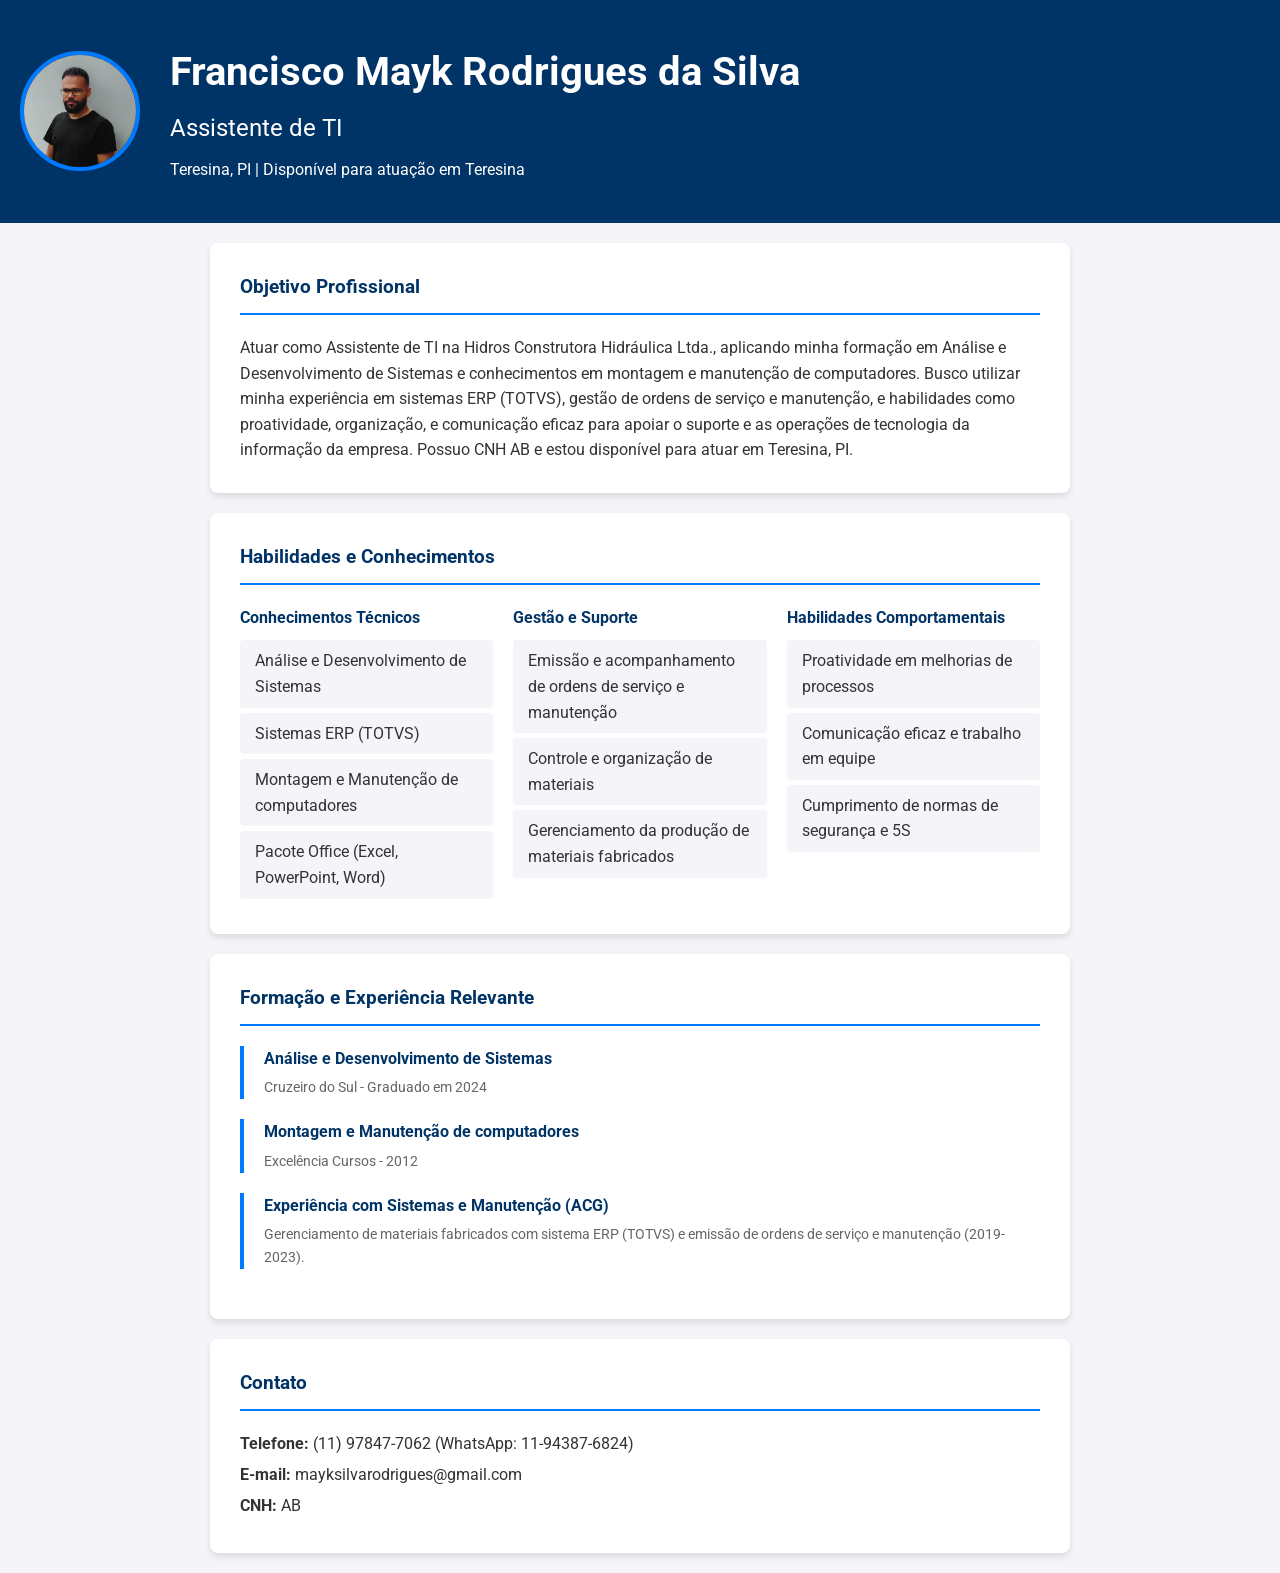
==== index.html @ f163e1ff "alteração no objetivo profissional" ====
<!DOCTYPE html>
<html lang="pt-BR">
<head>
    <meta charset="UTF-8">
    <meta name="viewport" content="width=device-width, initial-scale=1.0">
    <title>Portfólio - Francisco Mayk Rodrigues da Silva</title>
    <link rel="stylesheet" href="../CSS/styles.css">
    <link href="https://fonts.googleapis.com/css2?family=Roboto:wght@400;700&display=swap" rel="stylesheet">
</head>
<body>

   <header class="header">
    <div class="profile-photo">
        <img src="../img/perfil.png" alt="Foto de Perfil">
    </div>
    <div class="header-info">
        <h1>Francisco Mayk Rodrigues da Silva</h1>
        <h2>Assistente de TI</h2>
        <p>Teresina, PI | Disponível para atuação em Teresina</p>
    </div>
</header>

<main class="container">
    <section class="section">
        <h3>Objetivo Profissional</h3>
        <p>Atuar como Assistente de TI na Hidros Construtora Hidráulica Ltda., aplicando minha formação em Análise e Desenvolvimento de Sistemas e conhecimentos em montagem e manutenção de computadores. Busco utilizar minha experiência em sistemas ERP (TOTVS), gestão de ordens de serviço e manutenção, e habilidades como proatividade, organização, e comunicação eficaz para apoiar o suporte e as operações de tecnologia da informação da empresa. Possuo CNH AB e estou disponível para atuar em Teresina, PI.</p>
    </section>

    <section class="section">
        <h3>Habilidades e Conhecimentos</h3>
        <div class="skills-grid">
            <div class="skill-item">
                <h4>Conhecimentos Técnicos</h4>
                <ul>
                    <li>Análise e Desenvolvimento de Sistemas</li>
                    <li>Sistemas ERP (TOTVS)</li>
                    <li>Montagem e Manutenção de computadores</li>
                    <li>Pacote Office (Excel, PowerPoint, Word)</li>
                </ul>
            </div>
            <div class="skill-item">
                <h4>Gestão e Suporte</h4>
                <ul>
                    <li>Emissão e acompanhamento de ordens de serviço e manutenção</li>
                    <li>Controle e organização de materiais</li>
                    <li>Gerenciamento da produção de materiais fabricados</li>
                </ul>
            </div>
            <div class="skill-item">
                <h4>Habilidades Comportamentais</h4>
                <ul>
                    <li>Proatividade em melhorias de processos</li>
                    <li>Comunicação eficaz e trabalho em equipe</li>
                    <li>Cumprimento de normas de segurança e 5S</li>
                </ul>
            </div>
        </div>
    </section>

    <section class="section">
        <h3>Formação e Experiência Relevante</h3>
        <div class="timeline">
            <div class="timeline-item">
                <h4>Análise e Desenvolvimento de Sistemas</h4>
                <p>Cruzeiro do Sul - Graduado em 2024</p>
            </div>
            <div class="timeline-item">
                <h4>Montagem e Manutenção de computadores</h4>
                <p>Excelência Cursos - 2012</p>
            </div>
            <div class="timeline-item">
                <h4>Experiência com Sistemas e Manutenção (ACG)</h4>
                <p>Gerenciamento de materiais fabricados com sistema ERP (TOTVS) e emissão de ordens de serviço e manutenção (2019-2023).</p>
            </div>
        </div>
    </section>

    <section class="section contact-info">
        <h3>Contato</h3>
        <p><strong>Telefone:</strong> (11) 97847-7062 (WhatsApp: 11-94387-6824)</p>
        <p><strong>E-mail:</strong> mayksilvarodrigues@gmail.com</p>
        <p><strong>CNH:</strong> AB</p>
    </section>
</main>

<script src="script.js"></script>
---- CSS/styles.css ----
:root {
    --primary-color: #003366; /* Azul Marinho Profissional */
    --secondary-color: #f4f4f9; /* Cinza Claro para o fundo */
    --accent-color: #007bff; /* Azul de destaque */
    --text-color: #333;
    --header-bg: #fff;
    --section-bg: #fff;
    --border-color: #ddd;
}

* {
    margin: 0;
    padding: 0;
    box-sizing: border-box;
    font-family: 'Roboto', sans-serif;
}

body {
    background-color: var(--secondary-color);
    color: var(--text-color);
    line-height: 1.6;
}

.container {
    max-width: 900px;
    margin: 20px auto;
    padding: 0 20px;
}

.header {
    background-color: var(--primary-color);
    color: var(--header-bg);
    padding: 40px 20px;
    display: flex;
    align-items: center;
    gap: 30px;
}

.profile-photo {
    width: 120px;
    height: 120px;
    border-radius: 50%;
    overflow: hidden;
    background-color: var(--header-bg);
    border: 4px solid var(--accent-color);
    display: flex;
    justify-content: center;
    align-items: center;
}

.profile-photo img {
    width: 100%;
    height: 100%;
    object-fit: cover;
 }

.photo-placeholder {
    width: 100%;
    height: 100%;
    /* Use um ícone ou imagem de placeholder se não tiver a foto */
    background-color: #e9ecef; 
    border-radius: 50%;
}

.header-info h1 {
    font-size: 2.5em;
    margin-bottom: 5px;
}

.header-info h2 {
    font-size: 1.5em;
    font-weight: 400;
    margin-bottom: 10px;
}

.section {
    background-color: var(--section-bg);
    padding: 30px;
    margin-bottom: 20px;
    border-radius: 8px;
    box-shadow: 0 4px 6px rgba(0, 0, 0, 0.1);
}

.section h3 {
    color: var(--primary-color);
    margin-bottom: 20px;
    border-bottom: 2px solid var(--accent-color);
    padding-bottom: 10px;
}

/* Skills Section Styling */
.skills-grid {
    display: flex;
    flex-wrap: wrap;
    gap: 20px;
}

.skill-item {
    flex: 1;
    min-width: 250px;
}

.skill-item h4 {
    color: var(--primary-color);
    margin-bottom: 10px;
}

.skill-item ul {
    list-style-type: none;
    padding-left: 0;
}

.skill-item li {
    background-color: var(--secondary-color);
    padding: 8px 15px;
    margin-bottom: 5px;
    border-radius: 4px;
}

/* Timeline/Experience Section Styling */
.timeline-item {
    border-left: 4px solid var(--accent-color);
    padding-left: 20px;
    margin-bottom: 20px;
}

.timeline-item h4 {
    color: var(--primary-color);
    margin-bottom: 5px;
}

.timeline-item p {
    font-size: 0.9em;
    color: #666;
}

/* Contact Info Styling */
.contact-info p {
    margin-bottom: 5px;
}

@media (max-width: 768px) {
    .header {
        flex-direction: column;
        text-align: center;
    }
}
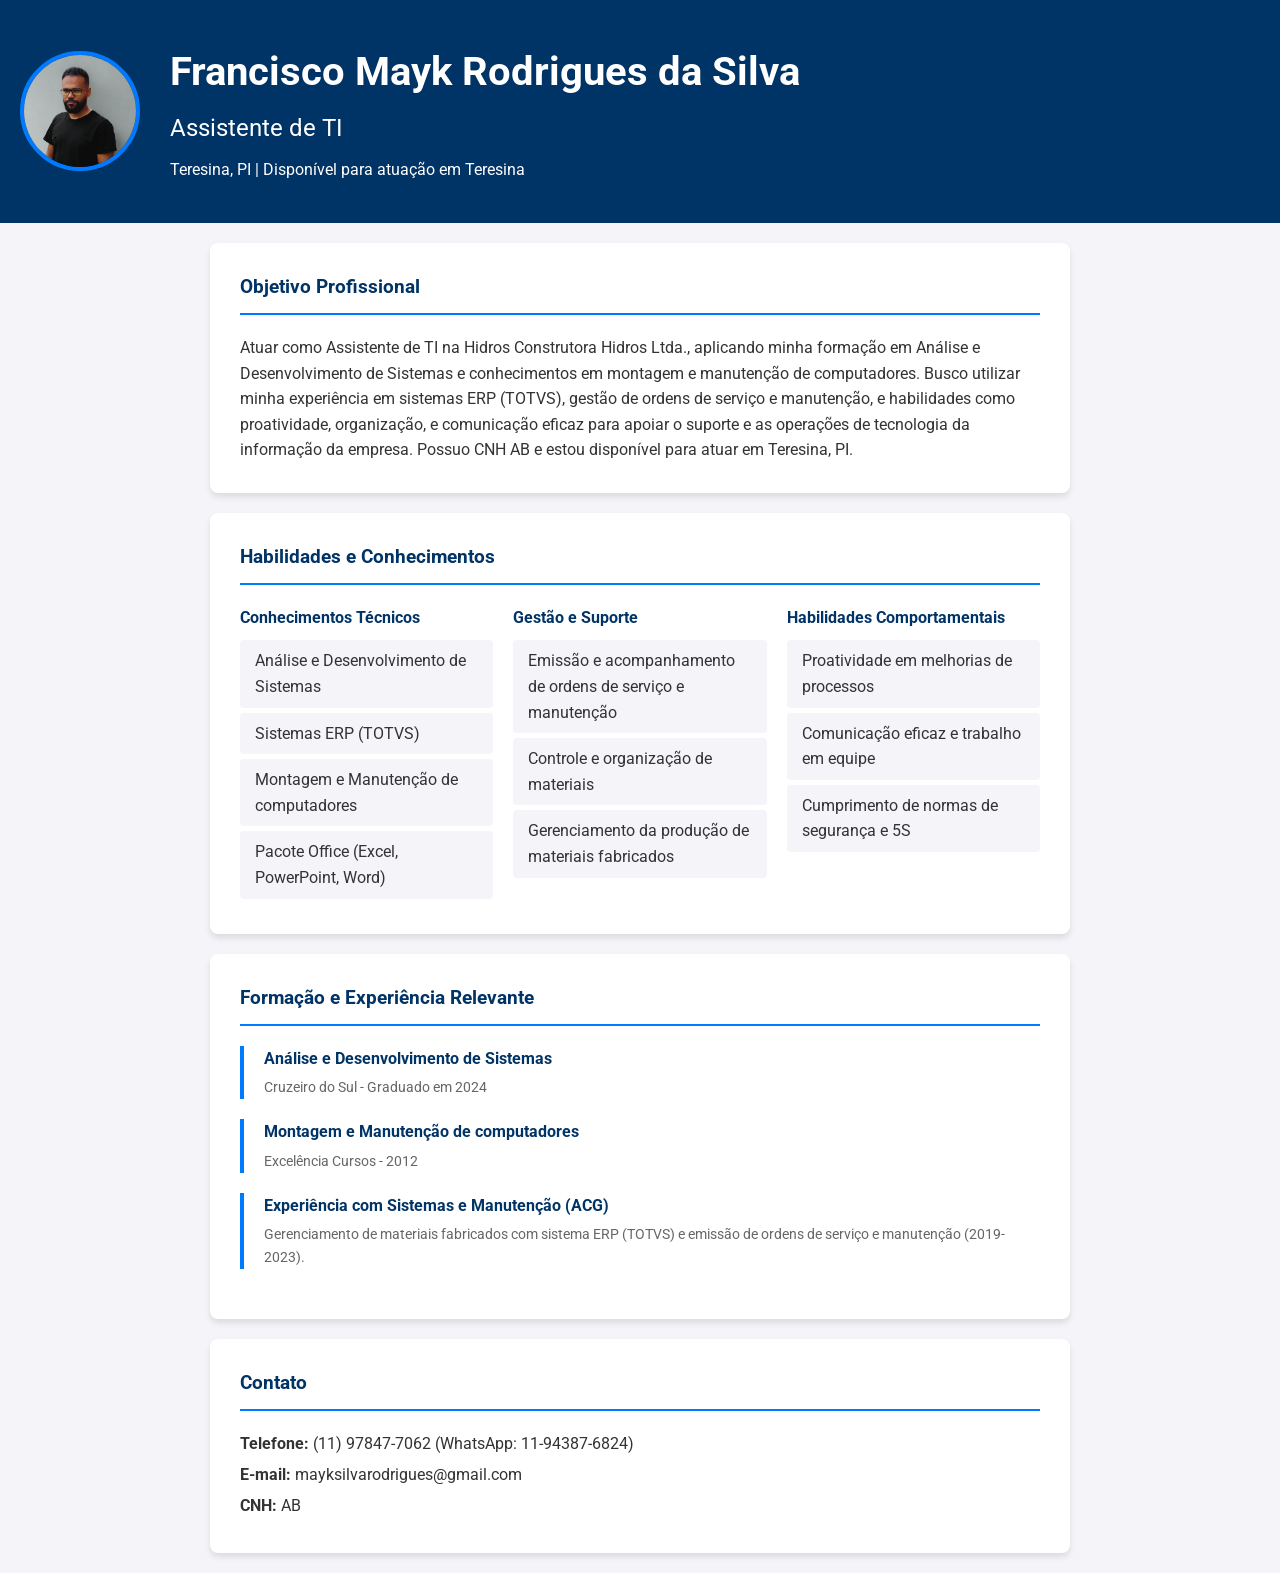
==== commit 239d2b2a: "nova alteraçao no objetivo profissional do index.html" ====
--- a/index.html
+++ b/index.html
@@ -4,7 +4,7 @@
     <meta charset="UTF-8">
     <meta name="viewport" content="width=device-width, initial-scale=1.0">
     <title>Portfólio - Francisco Mayk Rodrigues da Silva</title>
-    <link rel="stylesheet" href="../CSS/styles.css">
+    <link rel="stylesheet" href="styles.css">
     <link href="https://fonts.googleapis.com/css2?family=Roboto:wght@400;700&display=swap" rel="stylesheet">
 </head>
 <body>
@@ -23,7 +23,7 @@
 <main class="container">
     <section class="section">
         <h3>Objetivo Profissional</h3>
-        <p>Atuar como Assistente de TI na Hidros Construtora Hidráulica Ltda., aplicando minha formação em Análise e Desenvolvimento de Sistemas e conhecimentos em montagem e manutenção de computadores. Busco utilizar minha experiência em sistemas ERP (TOTVS), gestão de ordens de serviço e manutenção, e habilidades como proatividade, organização, e comunicação eficaz para apoiar o suporte e as operações de tecnologia da informação da empresa. Possuo CNH AB e estou disponível para atuar em Teresina, PI.</p>
+        <p>Atuar como Assistente de TI na Hidros Construtora Hidros Ltda., aplicando minha formação em Análise e Desenvolvimento de Sistemas e conhecimentos em montagem e manutenção de computadores. Busco utilizar minha experiência em sistemas ERP (TOTVS), gestão de ordens de serviço e manutenção, e habilidades como proatividade, organização, e comunicação eficaz para apoiar o suporte e as operações de tecnologia da informação da empresa. Possuo CNH AB e estou disponível para atuar em Teresina, PI.</p>
     </section>
 
     <section class="section">
--- a/styles.css
+++ b/styles.css
@@ -0,0 +1,147 @@
+:root {
+    --primary-color: #003366; /* Azul Marinho Profissional */
+    --secondary-color: #f4f4f9; /* Cinza Claro para o fundo */
+    --accent-color: #007bff; /* Azul de destaque */
+    --text-color: #333;
+    --header-bg: #fff;
+    --section-bg: #fff;
+    --border-color: #ddd;
+}
+
+* {
+    margin: 0;
+    padding: 0;
+    box-sizing: border-box;
+    font-family: 'Roboto', sans-serif;
+}
+
+body {
+    background-color: var(--secondary-color);
+    color: var(--text-color);
+    line-height: 1.6;
+}
+
+.container {
+    max-width: 900px;
+    margin: 20px auto;
+    padding: 0 20px;
+}
+
+.header {
+    background-color: var(--primary-color);
+    color: var(--header-bg);
+    padding: 40px 20px;
+    display: flex;
+    align-items: center;
+    gap: 30px;
+}
+
+.profile-photo {
+    width: 120px;
+    height: 120px;
+    border-radius: 50%;
+    overflow: hidden;
+    background-color: var(--header-bg);
+    border: 4px solid var(--accent-color);
+    display: flex;
+    justify-content: center;
+    align-items: center;
+}
+
+.profile-photo img {
+    width: 100%;
+    height: 100%;
+    object-fit: cover;
+ }
+
+.photo-placeholder {
+    width: 100%;
+    height: 100%;
+    /* Use um ícone ou imagem de placeholder se não tiver a foto */
+    background-color: #e9ecef; 
+    border-radius: 50%;
+}
+
+.header-info h1 {
+    font-size: 2.5em;
+    margin-bottom: 5px;
+}
+
+.header-info h2 {
+    font-size: 1.5em;
+    font-weight: 400;
+    margin-bottom: 10px;
+}
+
+.section {
+    background-color: var(--section-bg);
+    padding: 30px;
+    margin-bottom: 20px;
+    border-radius: 8px;
+    box-shadow: 0 4px 6px rgba(0, 0, 0, 0.1);
+}
+
+.section h3 {
+    color: var(--primary-color);
+    margin-bottom: 20px;
+    border-bottom: 2px solid var(--accent-color);
+    padding-bottom: 10px;
+}
+
+/* Skills Section Styling */
+.skills-grid {
+    display: flex;
+    flex-wrap: wrap;
+    gap: 20px;
+}
+
+.skill-item {
+    flex: 1;
+    min-width: 250px;
+}
+
+.skill-item h4 {
+    color: var(--primary-color);
+    margin-bottom: 10px;
+}
+
+.skill-item ul {
+    list-style-type: none;
+    padding-left: 0;
+}
+
+.skill-item li {
+    background-color: var(--secondary-color);
+    padding: 8px 15px;
+    margin-bottom: 5px;
+    border-radius: 4px;
+}
+
+/* Timeline/Experience Section Styling */
+.timeline-item {
+    border-left: 4px solid var(--accent-color);
+    padding-left: 20px;
+    margin-bottom: 20px;
+}
+
+.timeline-item h4 {
+    color: var(--primary-color);
+    margin-bottom: 5px;
+}
+
+.timeline-item p {
+    font-size: 0.9em;
+    color: #666;
+}
+
+/* Contact Info Styling */
+.contact-info p {
+    margin-bottom: 5px;
+}
+
+@media (max-width: 768px) {
+    .header {
+        flex-direction: column;
+        text-align: center;
+    }
+}
